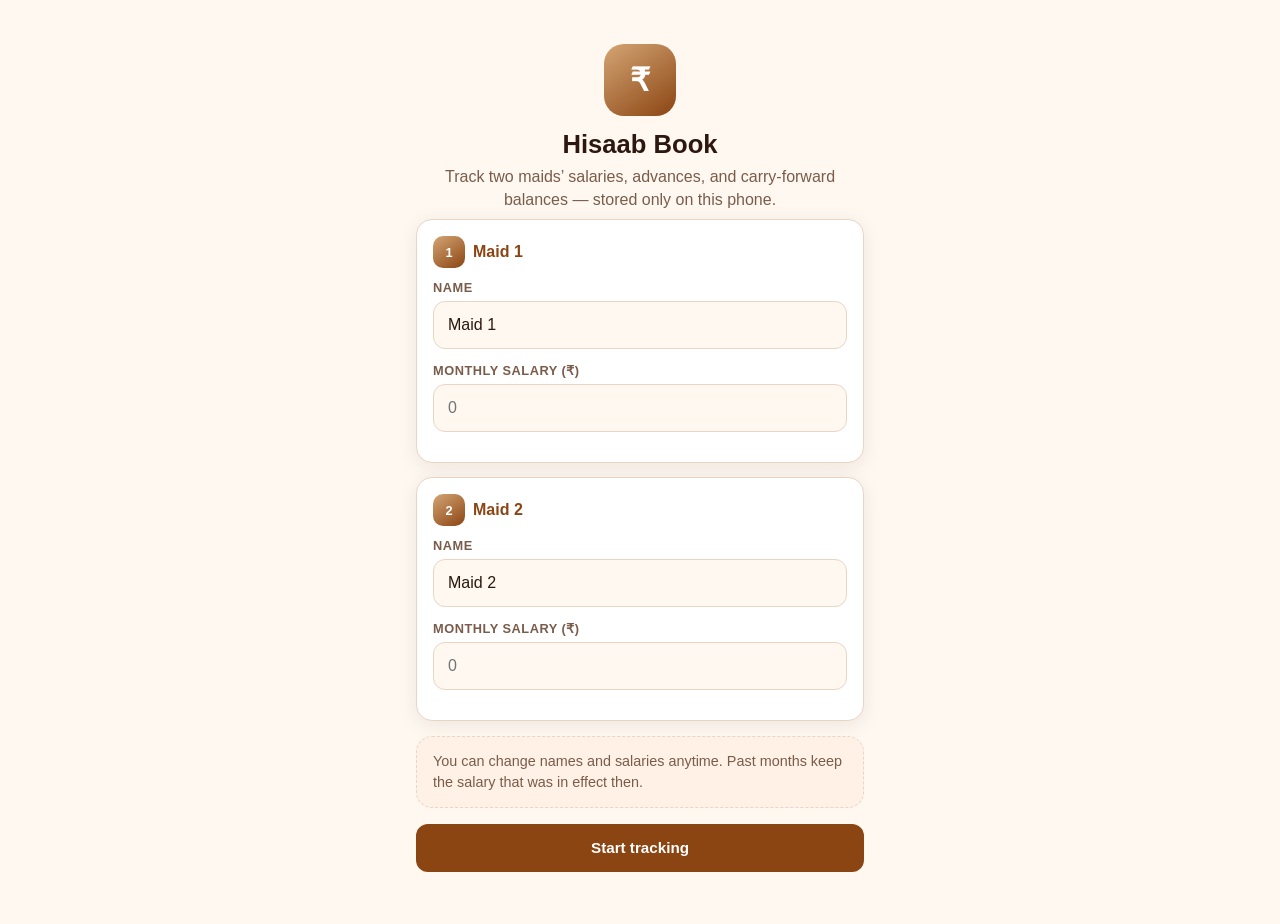
==== index.html @ 20488354 "Hisaab Book iPhone web preview" ====
<!DOCTYPE html>
<html lang="en">
<head>
  <meta charset="UTF-8" />
  <meta name="viewport" content="width=device-width, initial-scale=1, viewport-fit=cover, maximum-scale=1" />
  <meta name="apple-mobile-web-app-capable" content="yes" />
  <meta name="apple-mobile-web-app-status-bar-style" content="black-translucent" />
  <meta name="theme-color" content="#8B4513" />
  <title>Hisaab Book</title>
  <link rel="stylesheet" href="styles.css" />
  <link rel="manifest" href="manifest.json" />
  <link rel="icon" href="data:image/svg+xml,%3Csvg xmlns='http://www.w3.org/2000/svg' viewBox='0 0 100 100'%3E%3Crect rx='20' width='100' height='100' fill='%238B4513'/%3E%3Ctext x='50' y='68' font-size='52' text-anchor='middle' fill='white'%3E₹%3C/text%3E%3C/svg%3E" />
</head>
<body>
  <div id="app"></div>
  <script src="app.js"></script>
</body>
</html>
---- styles.css ----
:root {
  --bg: #FFF8F0;
  --surface: #FFFFFF;
  --surface-2: #FFF1E6;
  --primary: #8B4513;
  --primary-dark: #6B3410;
  --primary-soft: #D4A574;
  --accent: #C45C26;
  --text: #2C1810;
  --text-muted: #7A5C4A;
  --border: #E8D5C4;
  --positive: #1B7A4E;
  --positive-bg: #E8F6EE;
  --negative: #B42318;
  --negative-bg: #FCEBEA;
  --shadow: 0 4px 20px rgba(44, 24, 16, 0.08);
  --radius: 16px;
  --safe-top: env(safe-area-inset-top, 0px);
  --safe-bottom: env(safe-area-inset-bottom, 0px);
  --font: -apple-system, BlinkMacSystemFont, "Segoe UI", Roboto, "Helvetica Neue", Arial, sans-serif;
}

* { box-sizing: border-box; -webkit-tap-highlight-color: transparent; }
html, body { margin: 0; padding: 0; min-height: 100%; background: var(--bg); color: var(--text); font-family: var(--font); }
body { padding-bottom: calc(24px + var(--safe-bottom)); }
button, input, textarea, select { font: inherit; color: inherit; }
button { cursor: pointer; border: none; background: none; }
a { color: var(--primary); }

#app { max-width: 480px; margin: 0 auto; min-height: 100vh; }

/* Top bar */
.topbar {
  position: sticky; top: 0; z-index: 20;
  background: rgba(255,248,240,0.92); backdrop-filter: blur(12px);
  -webkit-backdrop-filter: blur(12px);
  padding: calc(12px + var(--safe-top)) 16px 12px;
  border-bottom: 1px solid var(--border);
  display: flex; align-items: center; gap: 8px;
}
.topbar h1 { flex: 1; margin: 0; font-size: 1.25rem; font-weight: 700; letter-spacing: -0.02em; }
.topbar .sub { display: block; font-size: 0.75rem; color: var(--text-muted); font-weight: 500; margin-top: 2px; }
.icon-btn {
  width: 44px; height: 44px; border-radius: 12px;
  display: grid; place-items: center; color: var(--primary);
  background: var(--surface); border: 1px solid var(--border);
  font-size: 1.25rem; flex-shrink: 0;
}
.icon-btn:active { transform: scale(0.96); background: var(--surface-2); }

.page { padding: 16px; animation: fadeIn 0.2s ease; }
@keyframes fadeIn { from { opacity: 0; transform: translateY(6px); } to { opacity: 1; transform: none; } }

.hint {
  background: var(--surface-2); border: 1px dashed var(--border);
  border-radius: var(--radius); padding: 14px 16px;
  color: var(--text-muted); font-size: 0.9rem; line-height: 1.45; margin-bottom: 16px;
}

/* Maid cards on home */
.maid-card {
  background: var(--surface); border-radius: var(--radius);
  box-shadow: var(--shadow); border: 1px solid var(--border);
  padding: 18px; margin-bottom: 14px; text-align: left; width: 100%;
  transition: transform 0.12s ease;
}
.maid-card:active { transform: scale(0.985); }
.maid-card .name-row { display: flex; align-items: center; gap: 10px; margin-bottom: 10px; }
.maid-avatar {
  width: 48px; height: 48px; border-radius: 14px;
  background: linear-gradient(145deg, var(--primary-soft), var(--primary));
  color: #fff; font-weight: 700; font-size: 1.15rem;
  display: grid; place-items: center; flex-shrink: 0;
}
.maid-card .name { font-size: 1.35rem; font-weight: 800; letter-spacing: -0.02em; margin: 0; line-height: 1.2; }
.maid-card .meta { font-size: 0.8rem; color: var(--text-muted); margin-top: 2px; }
.balance-row { display: flex; justify-content: space-between; align-items: flex-end; gap: 12px; margin-top: 8px; }
.balance-label { font-size: 0.75rem; text-transform: uppercase; letter-spacing: 0.06em; color: var(--text-muted); font-weight: 600; }
.balance-amt { font-size: 1.6rem; font-weight: 800; letter-spacing: -0.03em; font-variant-numeric: tabular-nums; }
.balance-amt.pos { color: var(--positive); }
.balance-amt.neg { color: var(--negative); }
.balance-amt.zero { color: var(--text-muted); }

.chip {
  display: inline-flex; align-items: center; gap: 4px;
  padding: 4px 10px; border-radius: 999px; font-size: 0.75rem; font-weight: 600;
  background: var(--surface-2); color: var(--text-muted); border: 1px solid var(--border);
}
.chip.warn { background: var(--negative-bg); color: var(--negative); border-color: #f0c0bc; }
.chip.ok { background: var(--positive-bg); color: var(--positive); border-color: #b8e0c8; }

.btn-row { display: flex; gap: 10px; margin-top: 14px; flex-wrap: wrap; }
.btn {
  flex: 1; min-height: 48px; min-width: 120px; padding: 12px 16px;
  border-radius: 12px; font-weight: 700; font-size: 0.95rem;
  display: inline-flex; align-items: center; justify-content: center; gap: 6px;
}
.btn-primary { background: var(--primary); color: #fff; }
.btn-primary:active { background: var(--primary-dark); }
.btn-secondary { background: var(--surface); color: var(--primary); border: 1.5px solid var(--border); }
.btn-secondary:active { background: var(--surface-2); }
.btn-danger { background: var(--negative-bg); color: var(--negative); border: 1.5px solid #f0c0bc; }
.btn-block { width: 100%; flex: none; }
.btn:disabled { opacity: 0.5; }

/* Detail summary */
.summary-grid {
  display: grid; grid-template-columns: 1fr 1fr; gap: 10px; margin-bottom: 16px;
}
.stat {
  background: var(--surface); border: 1px solid var(--border); border-radius: 14px;
  padding: 14px; box-shadow: var(--shadow);
}
.stat.wide { grid-column: 1 / -1; }
.stat .label { font-size: 0.72rem; text-transform: uppercase; letter-spacing: 0.05em; color: var(--text-muted); font-weight: 600; }
.stat .value { font-size: 1.2rem; font-weight: 800; margin-top: 4px; font-variant-numeric: tabular-nums; }
.stat .value.big { font-size: 1.75rem; }
.stat .value.pos { color: var(--positive); }
.stat .value.neg { color: var(--negative); }

.section-title {
  display: flex; align-items: center; justify-content: space-between;
  margin: 8px 0 10px; font-size: 0.95rem; font-weight: 700;
}
.month-picker {
  display: flex; align-items: center; gap: 8px;
  background: var(--surface); border: 1px solid var(--border);
  border-radius: 12px; padding: 4px; margin-bottom: 14px;
}
.month-picker .label {
  flex: 1; text-align: center; font-weight: 700; font-size: 0.95rem;
}
.month-picker .icon-btn { width: 40px; height: 40px; border: none; background: transparent; }

.list { display: flex; flex-direction: column; gap: 8px; }
.entry {
  background: var(--surface); border: 1px solid var(--border); border-radius: 14px;
  padding: 14px; display: flex; gap: 12px; align-items: flex-start;
  box-shadow: var(--shadow); text-align: left; width: 100%;
}
.entry:active { background: var(--surface-2); }
.entry .amt { font-weight: 800; font-size: 1.05rem; color: var(--accent); white-space: nowrap; font-variant-numeric: tabular-nums; }
.entry .date { font-size: 0.8rem; color: var(--text-muted); font-weight: 600; }
.entry .note { font-size: 0.9rem; margin-top: 2px; color: var(--text); }
.entry .grow { flex: 1; min-width: 0; }
.empty {
  text-align: center; padding: 36px 20px; color: var(--text-muted);
  background: var(--surface); border-radius: var(--radius); border: 1px dashed var(--border);
}
.empty .emoji { font-size: 2rem; margin-bottom: 8px; }
.empty p { margin: 0 0 4px; line-height: 1.45; }

/* Forms / sheets */
.overlay {
  position: fixed; inset: 0; background: rgba(44,24,16,0.45); z-index: 50;
  display: flex; align-items: flex-end; justify-content: center;
  animation: fadeIn 0.15s ease;
}
.sheet {
  background: var(--surface); width: 100%; max-width: 480px;
  border-radius: 20px 20px 0 0; padding: 12px 20px calc(20px + var(--safe-bottom));
  max-height: 92vh; overflow-y: auto; animation: slideUp 0.22s ease;
}
@keyframes slideUp { from { transform: translateY(40%); } to { transform: none; } }
.sheet-handle { width: 40px; height: 4px; background: var(--border); border-radius: 4px; margin: 4px auto 14px; }
.sheet h2 { margin: 0 0 4px; font-size: 1.2rem; }
.sheet .sheet-sub { color: var(--text-muted); font-size: 0.85rem; margin-bottom: 16px; }
.field { margin-bottom: 14px; }
.field label { display: block; font-size: 0.8rem; font-weight: 700; color: var(--text-muted); margin-bottom: 6px; text-transform: uppercase; letter-spacing: 0.04em; }
.field input, .field textarea, .field select {
  width: 100%; min-height: 48px; padding: 12px 14px;
  border: 1.5px solid var(--border); border-radius: 12px;
  background: var(--bg); outline: none;
}
.field input:focus, .field textarea:focus, .field select:focus {
  border-color: var(--primary); background: #fff; box-shadow: 0 0 0 3px rgba(139,69,19,0.15);
}
.field textarea { min-height: 88px; resize: vertical; }
.field .error { color: var(--negative); font-size: 0.8rem; margin-top: 4px; }
.dialog {
  background: var(--surface); width: calc(100% - 32px); max-width: 360px;
  border-radius: 18px; padding: 22px; margin: auto; box-shadow: var(--shadow);
  animation: fadeIn 0.15s ease;
}
.dialog h3 { margin: 0 0 8px; font-size: 1.15rem; }
.dialog p { margin: 0 0 18px; color: var(--text-muted); line-height: 1.45; }
.overlay.center { align-items: center; }

.setup-hero {
  text-align: center; padding: 28px 8px 8px;
}
.setup-hero .logo {
  width: 72px; height: 72px; border-radius: 20px; margin: 0 auto 14px;
  background: linear-gradient(145deg, var(--primary-soft), var(--primary));
  color: #fff; font-size: 2rem; font-weight: 800; display: grid; place-items: center;
}
.setup-hero h1 { margin: 0 0 6px; font-size: 1.6rem; }
.setup-hero p { margin: 0; color: var(--text-muted); line-height: 1.45; }

.maid-block {
  background: var(--surface); border: 1px solid var(--border); border-radius: var(--radius);
  padding: 16px; margin-bottom: 14px; box-shadow: var(--shadow);
}
.maid-block h3 {
  margin: 0 0 12px; font-size: 1rem; color: var(--primary);
  display: flex; align-items: center; gap: 8px;
}

.toast {
  position: fixed; left: 50%; bottom: calc(24px + var(--safe-bottom));
  transform: translateX(-50%); background: var(--text); color: #fff;
  padding: 12px 18px; border-radius: 999px; font-size: 0.9rem; font-weight: 600;
  z-index: 100; box-shadow: var(--shadow); animation: fadeIn 0.2s ease;
  max-width: calc(100% - 32px); text-align: center;
}

.name-banner {
  background: linear-gradient(135deg, var(--primary), var(--accent));
  color: #fff; border-radius: var(--radius); padding: 20px 18px;
  margin-bottom: 16px; box-shadow: var(--shadow);
}
.name-banner .label { font-size: 0.75rem; opacity: 0.85; text-transform: uppercase; letter-spacing: 0.08em; font-weight: 600; }
.name-banner .maid-name { font-size: 1.75rem; font-weight: 800; margin: 4px 0 0; letter-spacing: -0.02em; line-height: 1.15; }
.name-banner .actions { margin-top: 12px; display: flex; gap: 8px; flex-wrap: wrap; }
.name-banner .ghost {
  background: rgba(255,255,255,0.18); color: #fff; border: 1px solid rgba(255,255,255,0.35);
  border-radius: 10px; padding: 8px 12px; font-weight: 700; font-size: 0.85rem; min-height: 40px;
}

.fab-spacer { height: 72px; }
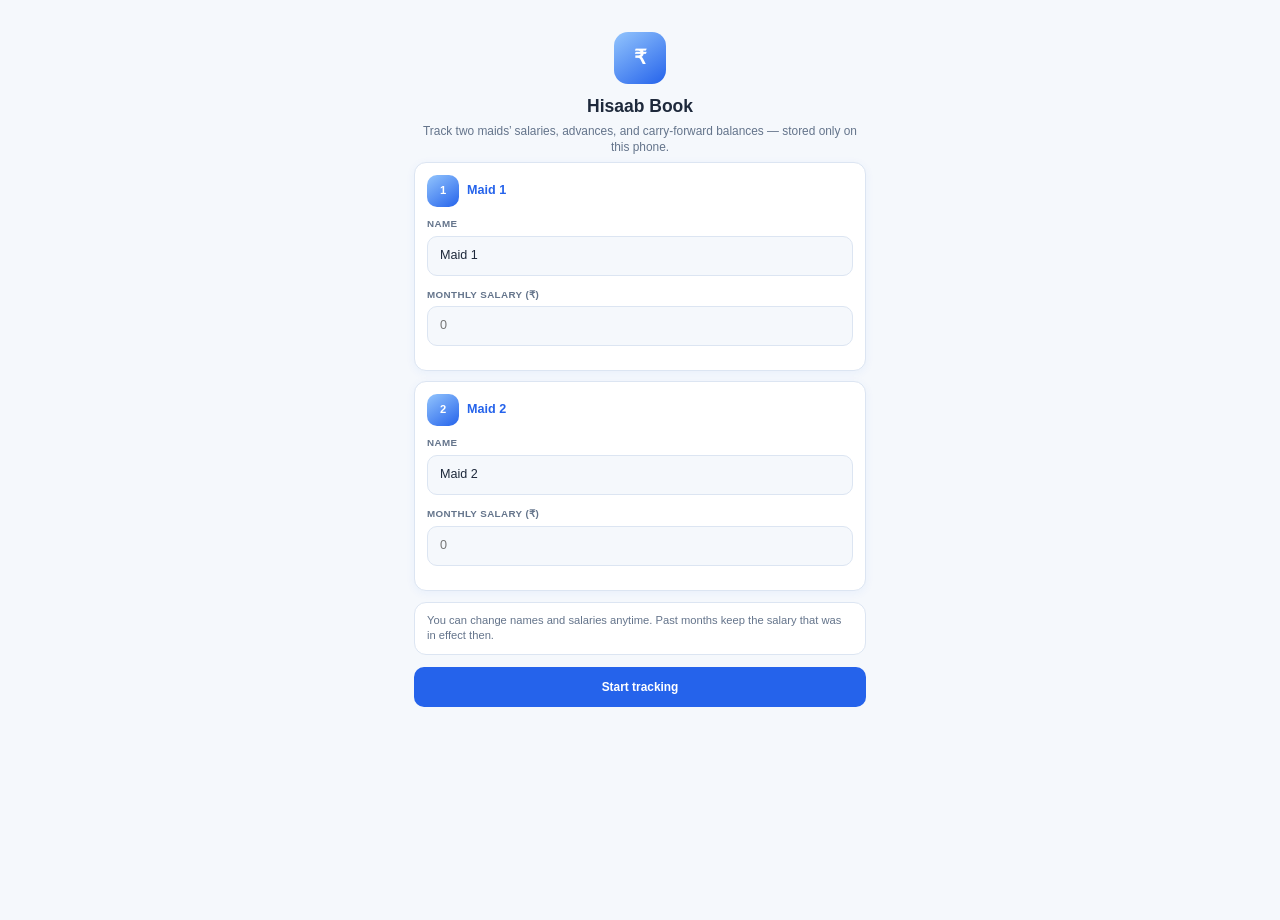
==== commit 10bab217: "Blue-white theme, smaller type, fix phantom overdue opening" ====
--- a/index.html
+++ b/index.html
@@ -5,11 +5,11 @@
   <meta name="viewport" content="width=device-width, initial-scale=1, viewport-fit=cover, maximum-scale=1" />
   <meta name="apple-mobile-web-app-capable" content="yes" />
   <meta name="apple-mobile-web-app-status-bar-style" content="black-translucent" />
-  <meta name="theme-color" content="#8B4513" />
+  <meta name="theme-color" content="#2563EB" />
   <title>Hisaab Book</title>
   <link rel="stylesheet" href="styles.css" />
   <link rel="manifest" href="manifest.json" />
-  <link rel="icon" href="data:image/svg+xml,%3Csvg xmlns='http://www.w3.org/2000/svg' viewBox='0 0 100 100'%3E%3Crect rx='20' width='100' height='100' fill='%238B4513'/%3E%3Ctext x='50' y='68' font-size='52' text-anchor='middle' fill='white'%3E₹%3C/text%3E%3C/svg%3E" />
+  <link rel="icon" href="data:image/svg+xml,%3Csvg xmlns='http://www.w3.org/2000/svg' viewBox='0 0 100 100'%3E%3Crect rx='20' width='100' height='100' fill='%232563EB'/%3E%3Ctext x='50' y='68' font-size='52' text-anchor='middle' fill='white'%3E₹%3C/text%3E%3C/svg%3E" />
 </head>
 <body>
   <div id="app"></div>
--- a/styles.css
+++ b/styles.css
@@ -1,230 +1,228 @@
 :root {
-  --bg: #FFF8F0;
+  --bg: #F5F8FC;
   --surface: #FFFFFF;
-  --surface-2: #FFF1E6;
-  --primary: #8B4513;
-  --primary-dark: #6B3410;
-  --primary-soft: #D4A574;
-  --accent: #C45C26;
-  --text: #2C1810;
-  --text-muted: #7A5C4A;
-  --border: #E8D5C4;
-  --positive: #1B7A4E;
-  --positive-bg: #E8F6EE;
-  --negative: #B42318;
-  --negative-bg: #FCEBEA;
-  --shadow: 0 4px 20px rgba(44, 24, 16, 0.08);
-  --radius: 16px;
+  --surface-2: #EEF3FA;
+  --primary: #2563EB;
+  --primary-dark: #1D4ED8;
+  --primary-soft: #93C5FD;
+  --accent: #3B82F6;
+  --text: #1E293B;
+  --text-muted: #64748B;
+  --border: #DCE5F2;
+  --positive: #0F766E;
+  --positive-bg: #ECFDF5;
+  --negative: #B91C1C;
+  --negative-bg: #FEF2F2;
+  --shadow: 0 2px 10px rgba(37, 99, 235, 0.06);
+  --radius: 12px;
   --safe-top: env(safe-area-inset-top, 0px);
   --safe-bottom: env(safe-area-inset-bottom, 0px);
   --font: -apple-system, BlinkMacSystemFont, "Segoe UI", Roboto, "Helvetica Neue", Arial, sans-serif;
 }
 
 * { box-sizing: border-box; -webkit-tap-highlight-color: transparent; }
-html, body { margin: 0; padding: 0; min-height: 100%; background: var(--bg); color: var(--text); font-family: var(--font); }
-body { padding-bottom: calc(24px + var(--safe-bottom)); }
+html, body {
+  margin: 0; padding: 0; min-height: 100%;
+  background: var(--bg); color: var(--text); font-family: var(--font);
+  font-size: 14px; line-height: 1.4;
+}
+body { padding-bottom: calc(20px + var(--safe-bottom)); }
 button, input, textarea, select { font: inherit; color: inherit; }
 button { cursor: pointer; border: none; background: none; }
 a { color: var(--primary); }
 
 #app { max-width: 480px; margin: 0 auto; min-height: 100vh; }
 
-/* Top bar */
 .topbar {
   position: sticky; top: 0; z-index: 20;
-  background: rgba(255,248,240,0.92); backdrop-filter: blur(12px);
+  background: rgba(245, 248, 252, 0.94); backdrop-filter: blur(12px);
   -webkit-backdrop-filter: blur(12px);
-  padding: calc(12px + var(--safe-top)) 16px 12px;
+  padding: calc(10px + var(--safe-top)) 14px 10px;
   border-bottom: 1px solid var(--border);
   display: flex; align-items: center; gap: 8px;
 }
-.topbar h1 { flex: 1; margin: 0; font-size: 1.25rem; font-weight: 700; letter-spacing: -0.02em; }
-.topbar .sub { display: block; font-size: 0.75rem; color: var(--text-muted); font-weight: 500; margin-top: 2px; }
+.topbar h1 { flex: 1; margin: 0; font-size: 1.05rem; font-weight: 650; letter-spacing: -0.01em; }
+.topbar .sub { display: block; font-size: 0.68rem; color: var(--text-muted); font-weight: 500; margin-top: 1px; }
 .icon-btn {
-  width: 44px; height: 44px; border-radius: 12px;
+  width: 36px; height: 36px; border-radius: 10px;
   display: grid; place-items: center; color: var(--primary);
   background: var(--surface); border: 1px solid var(--border);
-  font-size: 1.25rem; flex-shrink: 0;
+  font-size: 1rem; flex-shrink: 0;
 }
 .icon-btn:active { transform: scale(0.96); background: var(--surface-2); }
 
-.page { padding: 16px; animation: fadeIn 0.2s ease; }
-@keyframes fadeIn { from { opacity: 0; transform: translateY(6px); } to { opacity: 1; transform: none; } }
+.page { padding: 12px 14px; animation: fadeIn 0.2s ease; }
+@keyframes fadeIn { from { opacity: 0; transform: translateY(4px); } to { opacity: 1; transform: none; } }
 
 .hint {
-  background: var(--surface-2); border: 1px dashed var(--border);
-  border-radius: var(--radius); padding: 14px 16px;
-  color: var(--text-muted); font-size: 0.9rem; line-height: 1.45; margin-bottom: 16px;
-}
-
-/* Maid cards on home */
+  background: var(--surface); border: 1px solid var(--border);
+  border-radius: var(--radius); padding: 10px 12px;
+  color: var(--text-muted); font-size: 0.8rem; line-height: 1.4; margin-bottom: 12px;
+}
+
 .maid-card {
   background: var(--surface); border-radius: var(--radius);
   box-shadow: var(--shadow); border: 1px solid var(--border);
-  padding: 18px; margin-bottom: 14px; text-align: left; width: 100%;
+  padding: 12px; margin-bottom: 10px; text-align: left; width: 100%;
   transition: transform 0.12s ease;
 }
-.maid-card:active { transform: scale(0.985); }
-.maid-card .name-row { display: flex; align-items: center; gap: 10px; margin-bottom: 10px; }
+.maid-card:active { transform: scale(0.99); }
+.maid-card .name-row { display: flex; align-items: center; gap: 10px; margin-bottom: 8px; }
 .maid-avatar {
-  width: 48px; height: 48px; border-radius: 14px;
+  width: 36px; height: 36px; border-radius: 10px;
   background: linear-gradient(145deg, var(--primary-soft), var(--primary));
-  color: #fff; font-weight: 700; font-size: 1.15rem;
+  color: #fff; font-weight: 650; font-size: 0.85rem;
   display: grid; place-items: center; flex-shrink: 0;
 }
-.maid-card .name { font-size: 1.35rem; font-weight: 800; letter-spacing: -0.02em; margin: 0; line-height: 1.2; }
-.maid-card .meta { font-size: 0.8rem; color: var(--text-muted); margin-top: 2px; }
-.balance-row { display: flex; justify-content: space-between; align-items: flex-end; gap: 12px; margin-top: 8px; }
-.balance-label { font-size: 0.75rem; text-transform: uppercase; letter-spacing: 0.06em; color: var(--text-muted); font-weight: 600; }
-.balance-amt { font-size: 1.6rem; font-weight: 800; letter-spacing: -0.03em; font-variant-numeric: tabular-nums; }
+.maid-card .name { font-size: 1rem; font-weight: 650; letter-spacing: -0.01em; margin: 0; line-height: 1.25; }
+.maid-card .meta { font-size: 0.72rem; color: var(--text-muted); margin-top: 2px; }
+.balance-row { display: flex; justify-content: space-between; align-items: flex-end; gap: 10px; margin-top: 6px; }
+.balance-label { font-size: 0.65rem; text-transform: uppercase; letter-spacing: 0.05em; color: var(--text-muted); font-weight: 600; }
+.balance-amt { font-size: 1.2rem; font-weight: 700; letter-spacing: -0.02em; font-variant-numeric: tabular-nums; }
 .balance-amt.pos { color: var(--positive); }
 .balance-amt.neg { color: var(--negative); }
 .balance-amt.zero { color: var(--text-muted); }
 
 .chip {
   display: inline-flex; align-items: center; gap: 4px;
-  padding: 4px 10px; border-radius: 999px; font-size: 0.75rem; font-weight: 600;
+  padding: 3px 8px; border-radius: 999px; font-size: 0.68rem; font-weight: 600;
   background: var(--surface-2); color: var(--text-muted); border: 1px solid var(--border);
 }
-.chip.warn { background: var(--negative-bg); color: var(--negative); border-color: #f0c0bc; }
-.chip.ok { background: var(--positive-bg); color: var(--positive); border-color: #b8e0c8; }
-
-.btn-row { display: flex; gap: 10px; margin-top: 14px; flex-wrap: wrap; }
+.chip.warn { background: var(--negative-bg); color: var(--negative); border-color: #fecaca; }
+.chip.ok { background: var(--positive-bg); color: var(--positive); border-color: #a7f3d0; }
+
+.btn-row { display: flex; gap: 8px; margin-top: 10px; flex-wrap: wrap; }
 .btn {
-  flex: 1; min-height: 48px; min-width: 120px; padding: 12px 16px;
-  border-radius: 12px; font-weight: 700; font-size: 0.95rem;
+  flex: 1; min-height: 40px; min-width: 100px; padding: 8px 12px;
+  border-radius: 10px; font-weight: 600; font-size: 0.85rem;
   display: inline-flex; align-items: center; justify-content: center; gap: 6px;
 }
 .btn-primary { background: var(--primary); color: #fff; }
 .btn-primary:active { background: var(--primary-dark); }
-.btn-secondary { background: var(--surface); color: var(--primary); border: 1.5px solid var(--border); }
+.btn-secondary { background: var(--surface); color: var(--primary); border: 1px solid var(--border); }
 .btn-secondary:active { background: var(--surface-2); }
-.btn-danger { background: var(--negative-bg); color: var(--negative); border: 1.5px solid #f0c0bc; }
+.btn-danger { background: var(--negative-bg); color: var(--negative); border: 1px solid #fecaca; }
 .btn-block { width: 100%; flex: none; }
 .btn:disabled { opacity: 0.5; }
 
-/* Detail summary */
 .summary-grid {
-  display: grid; grid-template-columns: 1fr 1fr; gap: 10px; margin-bottom: 16px;
+  display: grid; grid-template-columns: 1fr 1fr; gap: 8px; margin-bottom: 12px;
 }
 .stat {
-  background: var(--surface); border: 1px solid var(--border); border-radius: 14px;
-  padding: 14px; box-shadow: var(--shadow);
+  background: var(--surface); border: 1px solid var(--border); border-radius: 10px;
+  padding: 10px; box-shadow: var(--shadow);
 }
 .stat.wide { grid-column: 1 / -1; }
-.stat .label { font-size: 0.72rem; text-transform: uppercase; letter-spacing: 0.05em; color: var(--text-muted); font-weight: 600; }
-.stat .value { font-size: 1.2rem; font-weight: 800; margin-top: 4px; font-variant-numeric: tabular-nums; }
-.stat .value.big { font-size: 1.75rem; }
+.stat .label { font-size: 0.65rem; text-transform: uppercase; letter-spacing: 0.04em; color: var(--text-muted); font-weight: 600; }
+.stat .value { font-size: 0.95rem; font-weight: 700; margin-top: 3px; font-variant-numeric: tabular-nums; }
+.stat .value.big { font-size: 1.25rem; }
 .stat .value.pos { color: var(--positive); }
 .stat .value.neg { color: var(--negative); }
 
 .section-title {
   display: flex; align-items: center; justify-content: space-between;
-  margin: 8px 0 10px; font-size: 0.95rem; font-weight: 700;
+  margin: 6px 0 8px; font-size: 0.85rem; font-weight: 650;
 }
 .month-picker {
-  display: flex; align-items: center; gap: 8px;
+  display: flex; align-items: center; gap: 6px;
   background: var(--surface); border: 1px solid var(--border);
-  border-radius: 12px; padding: 4px; margin-bottom: 14px;
+  border-radius: 10px; padding: 2px; margin-bottom: 10px;
 }
 .month-picker .label {
-  flex: 1; text-align: center; font-weight: 700; font-size: 0.95rem;
-}
-.month-picker .icon-btn { width: 40px; height: 40px; border: none; background: transparent; }
-
-.list { display: flex; flex-direction: column; gap: 8px; }
+  flex: 1; text-align: center; font-weight: 600; font-size: 0.82rem;
+}
+.month-picker .icon-btn { width: 34px; height: 34px; border: none; background: transparent; }
+
+.list { display: flex; flex-direction: column; gap: 6px; }
 .entry {
-  background: var(--surface); border: 1px solid var(--border); border-radius: 14px;
-  padding: 14px; display: flex; gap: 12px; align-items: flex-start;
+  background: var(--surface); border: 1px solid var(--border); border-radius: 10px;
+  padding: 10px; display: flex; gap: 10px; align-items: flex-start;
   box-shadow: var(--shadow); text-align: left; width: 100%;
 }
 .entry:active { background: var(--surface-2); }
-.entry .amt { font-weight: 800; font-size: 1.05rem; color: var(--accent); white-space: nowrap; font-variant-numeric: tabular-nums; }
-.entry .date { font-size: 0.8rem; color: var(--text-muted); font-weight: 600; }
-.entry .note { font-size: 0.9rem; margin-top: 2px; color: var(--text); }
+.entry .amt { font-weight: 700; font-size: 0.9rem; color: var(--primary); white-space: nowrap; font-variant-numeric: tabular-nums; }
+.entry .date { font-size: 0.72rem; color: var(--text-muted); font-weight: 600; }
+.entry .note { font-size: 0.8rem; margin-top: 2px; color: var(--text); }
 .entry .grow { flex: 1; min-width: 0; }
 .empty {
-  text-align: center; padding: 36px 20px; color: var(--text-muted);
+  text-align: center; padding: 24px 16px; color: var(--text-muted);
   background: var(--surface); border-radius: var(--radius); border: 1px dashed var(--border);
 }
-.empty .emoji { font-size: 2rem; margin-bottom: 8px; }
-.empty p { margin: 0 0 4px; line-height: 1.45; }
-
-/* Forms / sheets */
+.empty .emoji { font-size: 1.4rem; margin-bottom: 6px; }
+.empty p { margin: 0 0 4px; line-height: 1.4; font-size: 0.82rem; }
+
 .overlay {
-  position: fixed; inset: 0; background: rgba(44,24,16,0.45); z-index: 50;
+  position: fixed; inset: 0; background: rgba(15, 23, 42, 0.4); z-index: 50;
   display: flex; align-items: flex-end; justify-content: center;
   animation: fadeIn 0.15s ease;
 }
 .sheet {
   background: var(--surface); width: 100%; max-width: 480px;
-  border-radius: 20px 20px 0 0; padding: 12px 20px calc(20px + var(--safe-bottom));
+  border-radius: 16px 16px 0 0; padding: 10px 16px calc(16px + var(--safe-bottom));
   max-height: 92vh; overflow-y: auto; animation: slideUp 0.22s ease;
 }
 @keyframes slideUp { from { transform: translateY(40%); } to { transform: none; } }
-.sheet-handle { width: 40px; height: 4px; background: var(--border); border-radius: 4px; margin: 4px auto 14px; }
-.sheet h2 { margin: 0 0 4px; font-size: 1.2rem; }
-.sheet .sheet-sub { color: var(--text-muted); font-size: 0.85rem; margin-bottom: 16px; }
-.field { margin-bottom: 14px; }
-.field label { display: block; font-size: 0.8rem; font-weight: 700; color: var(--text-muted); margin-bottom: 6px; text-transform: uppercase; letter-spacing: 0.04em; }
+.sheet-handle { width: 36px; height: 4px; background: var(--border); border-radius: 4px; margin: 4px auto 12px; }
+.sheet h2 { margin: 0 0 4px; font-size: 1.05rem; font-weight: 650; }
+.sheet .sheet-sub { color: var(--text-muted); font-size: 0.78rem; margin-bottom: 12px; }
+.field { margin-bottom: 12px; }
+.field label { display: block; font-size: 0.7rem; font-weight: 650; color: var(--text-muted); margin-bottom: 5px; text-transform: uppercase; letter-spacing: 0.04em; }
 .field input, .field textarea, .field select {
-  width: 100%; min-height: 48px; padding: 12px 14px;
-  border: 1.5px solid var(--border); border-radius: 12px;
-  background: var(--bg); outline: none;
+  width: 100%; min-height: 40px; padding: 8px 12px;
+  border: 1px solid var(--border); border-radius: 10px;
+  background: var(--bg); outline: none; font-size: 0.9rem;
 }
 .field input:focus, .field textarea:focus, .field select:focus {
-  border-color: var(--primary); background: #fff; box-shadow: 0 0 0 3px rgba(139,69,19,0.15);
-}
-.field textarea { min-height: 88px; resize: vertical; }
-.field .error { color: var(--negative); font-size: 0.8rem; margin-top: 4px; }
+  border-color: var(--primary); background: #fff; box-shadow: 0 0 0 3px rgba(37, 99, 235, 0.15);
+}
+.field textarea { min-height: 72px; resize: vertical; }
+.field .error { color: var(--negative); font-size: 0.75rem; margin-top: 4px; }
 .dialog {
   background: var(--surface); width: calc(100% - 32px); max-width: 360px;
-  border-radius: 18px; padding: 22px; margin: auto; box-shadow: var(--shadow);
+  border-radius: 14px; padding: 18px; margin: auto; box-shadow: var(--shadow);
   animation: fadeIn 0.15s ease;
 }
-.dialog h3 { margin: 0 0 8px; font-size: 1.15rem; }
-.dialog p { margin: 0 0 18px; color: var(--text-muted); line-height: 1.45; }
+.dialog h3 { margin: 0 0 6px; font-size: 1rem; }
+.dialog p { margin: 0 0 14px; color: var(--text-muted); line-height: 1.4; font-size: 0.85rem; }
 .overlay.center { align-items: center; }
 
-.setup-hero {
-  text-align: center; padding: 28px 8px 8px;
-}
+.setup-hero { text-align: center; padding: 20px 8px 6px; }
 .setup-hero .logo {
-  width: 72px; height: 72px; border-radius: 20px; margin: 0 auto 14px;
+  width: 52px; height: 52px; border-radius: 14px; margin: 0 auto 10px;
   background: linear-gradient(145deg, var(--primary-soft), var(--primary));
-  color: #fff; font-size: 2rem; font-weight: 800; display: grid; place-items: center;
-}
-.setup-hero h1 { margin: 0 0 6px; font-size: 1.6rem; }
-.setup-hero p { margin: 0; color: var(--text-muted); line-height: 1.45; }
+  color: #fff; font-size: 1.4rem; font-weight: 700; display: grid; place-items: center;
+}
+.setup-hero h1 { margin: 0 0 4px; font-size: 1.25rem; font-weight: 650; }
+.setup-hero p { margin: 0; color: var(--text-muted); line-height: 1.4; font-size: 0.85rem; }
 
 .maid-block {
   background: var(--surface); border: 1px solid var(--border); border-radius: var(--radius);
-  padding: 16px; margin-bottom: 14px; box-shadow: var(--shadow);
+  padding: 12px; margin-bottom: 10px; box-shadow: var(--shadow);
 }
 .maid-block h3 {
-  margin: 0 0 12px; font-size: 1rem; color: var(--primary);
-  display: flex; align-items: center; gap: 8px;
+  margin: 0 0 10px; font-size: 0.9rem; color: var(--primary);
+  display: flex; align-items: center; gap: 8px; font-weight: 650;
 }
 
 .toast {
-  position: fixed; left: 50%; bottom: calc(24px + var(--safe-bottom));
-  transform: translateX(-50%); background: var(--text); color: #fff;
-  padding: 12px 18px; border-radius: 999px; font-size: 0.9rem; font-weight: 600;
+  position: fixed; left: 50%; bottom: calc(20px + var(--safe-bottom));
+  transform: translateX(-50%); background: #1E293B; color: #fff;
+  padding: 10px 14px; border-radius: 999px; font-size: 0.8rem; font-weight: 600;
   z-index: 100; box-shadow: var(--shadow); animation: fadeIn 0.2s ease;
   max-width: calc(100% - 32px); text-align: center;
 }
 
 .name-banner {
-  background: linear-gradient(135deg, var(--primary), var(--accent));
-  color: #fff; border-radius: var(--radius); padding: 20px 18px;
-  margin-bottom: 16px; box-shadow: var(--shadow);
-}
-.name-banner .label { font-size: 0.75rem; opacity: 0.85; text-transform: uppercase; letter-spacing: 0.08em; font-weight: 600; }
-.name-banner .maid-name { font-size: 1.75rem; font-weight: 800; margin: 4px 0 0; letter-spacing: -0.02em; line-height: 1.15; }
-.name-banner .actions { margin-top: 12px; display: flex; gap: 8px; flex-wrap: wrap; }
+  background: linear-gradient(135deg, #2563EB, #3B82F6);
+  color: #fff; border-radius: var(--radius); padding: 14px;
+  margin-bottom: 12px; box-shadow: var(--shadow);
+}
+.name-banner .label { font-size: 0.65rem; opacity: 0.9; text-transform: uppercase; letter-spacing: 0.06em; font-weight: 600; }
+.name-banner .maid-name { font-size: 1.2rem; font-weight: 700; margin: 2px 0 0; letter-spacing: -0.01em; line-height: 1.2; }
+.name-banner .actions { margin-top: 10px; display: flex; gap: 6px; flex-wrap: wrap; }
 .name-banner .ghost {
-  background: rgba(255,255,255,0.18); color: #fff; border: 1px solid rgba(255,255,255,0.35);
-  border-radius: 10px; padding: 8px 12px; font-weight: 700; font-size: 0.85rem; min-height: 40px;
-}
-
-.fab-spacer { height: 72px; }
+  background: rgba(255,255,255,0.16); color: #fff; border: 1px solid rgba(255,255,255,0.35);
+  border-radius: 8px; padding: 6px 10px; font-weight: 600; font-size: 0.75rem; min-height: 32px;
+}
+
+.fab-spacer { height: 56px; }
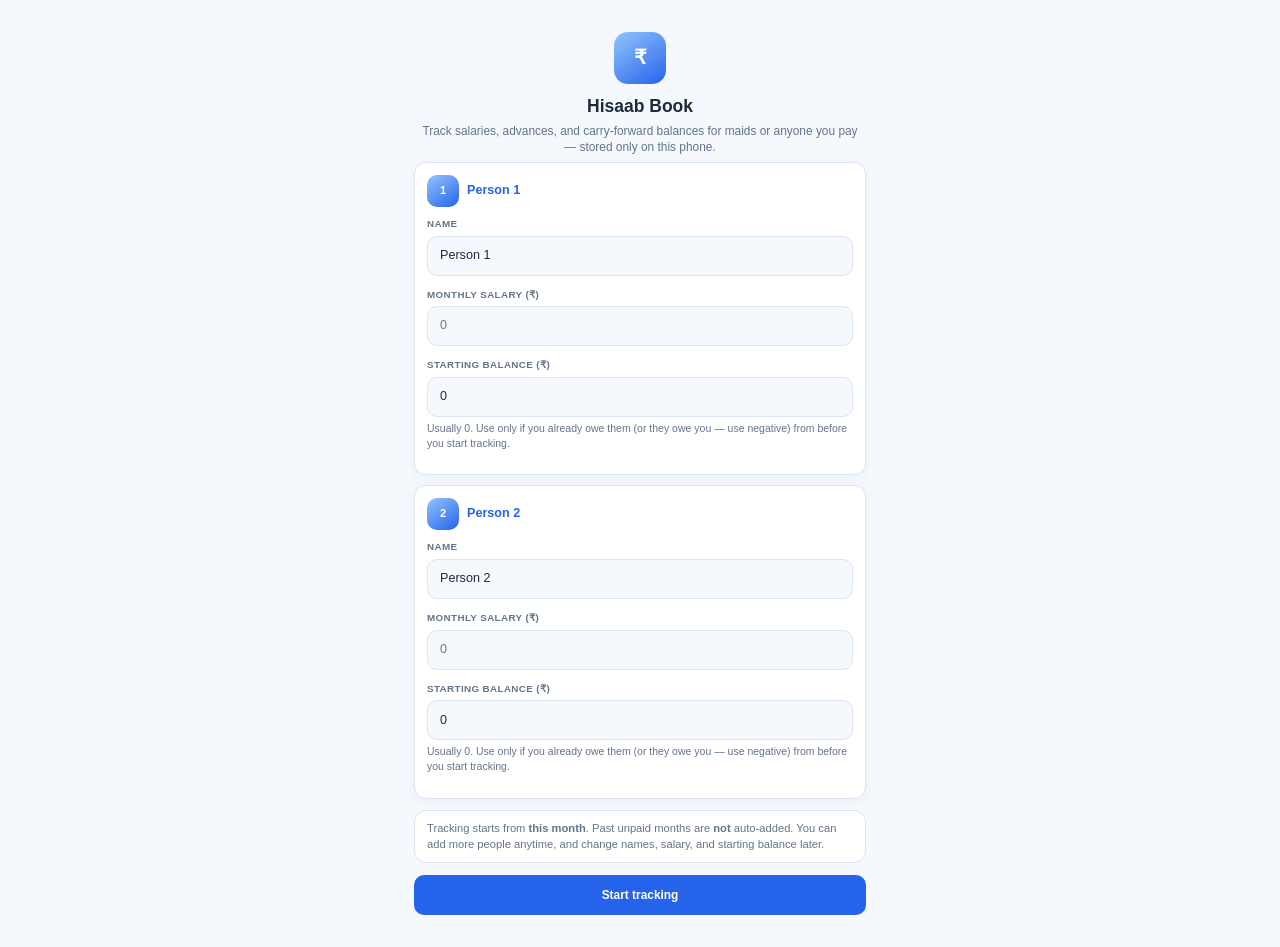
==== commit c48599e9: "Add multi-person ledgers: Add person from home - Home: ＋ Add person sheet (name, salary, starting ba" ====
--- a/index.html
+++ b/index.html
@@ -9,7 +9,7 @@
   <title>Hisaab Book</title>
   <link rel="stylesheet" href="styles.css" />
   <link rel="manifest" href="manifest.json" />
-  <link rel="icon" href="data:image/svg+xml,%3Csvg xmlns='http://www.w3.org/2000/svg' viewBox='0 0 100 100'%3E%3Crect rx='20' width='100' height='100' fill='%232563EB'/%3E%3Ctext x='50' y='68' font-size='52' text-anchor='middle' fill='white'%3E₹%3C/text%3E%3C/svg%3E" />
+  <link rel="icon" href="data:image/svg+xml,%3Csvg xmlns='http://www.w3.org/2000/svg' viewBox='0 0 100 100'%3E%3Crect rx='20' width='100' height='100' fill='%238B4513'/%3E%3Ctext x='50' y='68' font-size='52' text-anchor='middle' fill='white'%3E₹%3C/text%3E%3C/svg%3E" />
 </head>
 <body>
   <div id="app"></div>
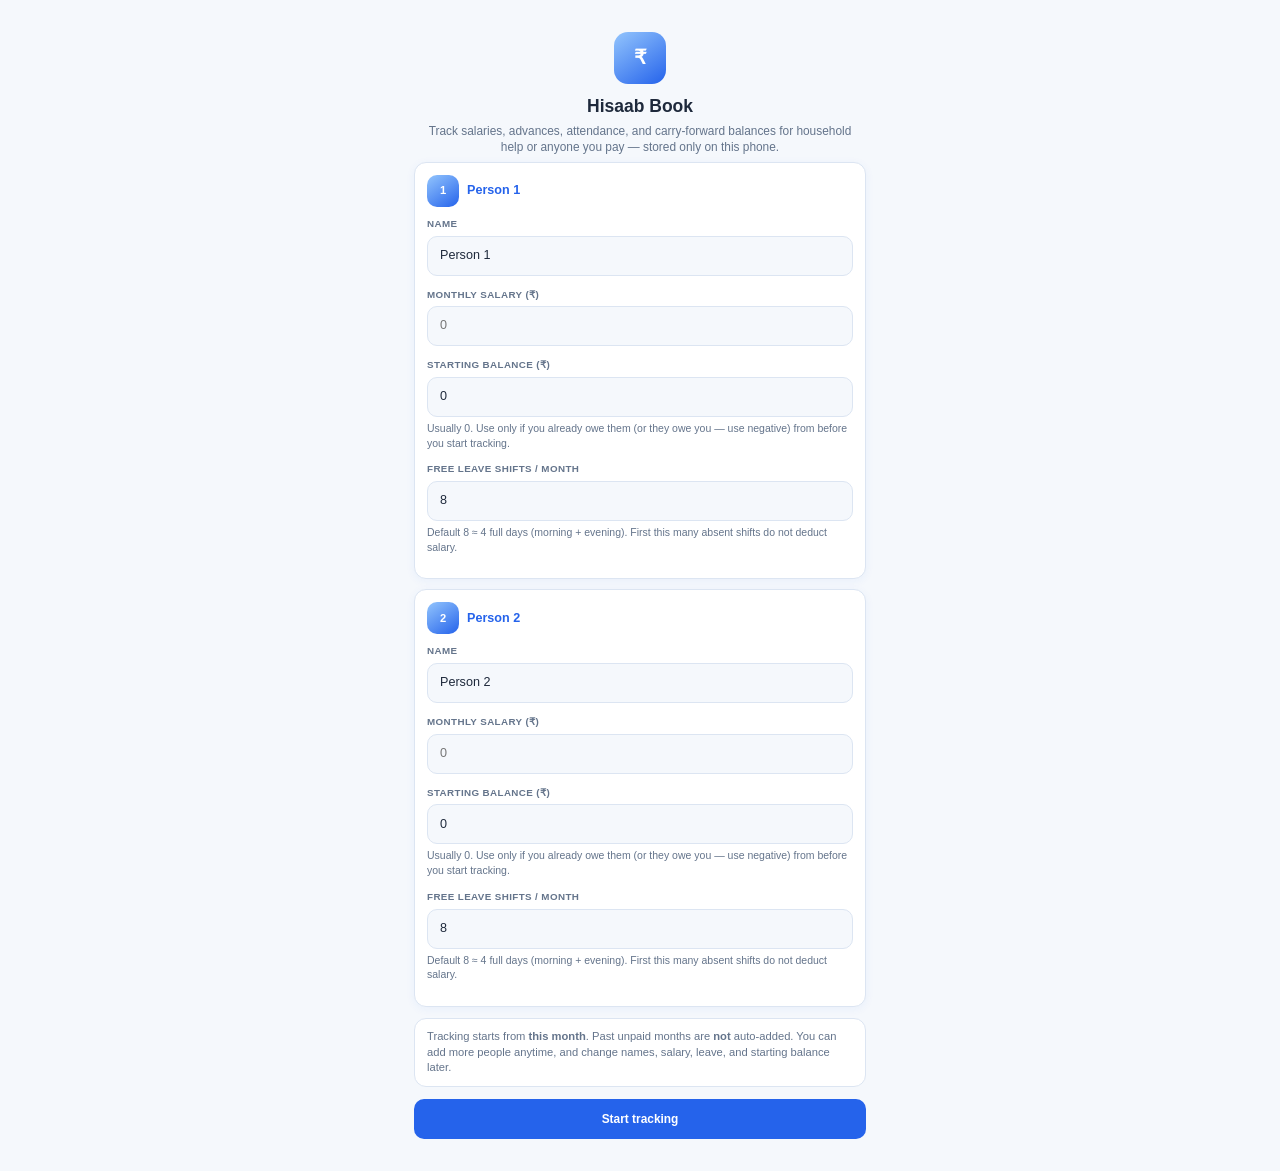
==== commit 3d183c44: "Add attendance: morning/evening shifts, customisable free leave, salary deduction - Per-person absen" ====
--- a/index.html
+++ b/index.html
@@ -7,12 +7,12 @@
   <meta name="apple-mobile-web-app-status-bar-style" content="black-translucent" />
   <meta name="theme-color" content="#2563EB" />
   <title>Hisaab Book</title>
-  <link rel="stylesheet" href="styles.css" />
+  <link rel="stylesheet" href="styles.css?v=3" />
   <link rel="manifest" href="manifest.json" />
-  <link rel="icon" href="data:image/svg+xml,%3Csvg xmlns='http://www.w3.org/2000/svg' viewBox='0 0 100 100'%3E%3Crect rx='20' width='100' height='100' fill='%238B4513'/%3E%3Ctext x='50' y='68' font-size='52' text-anchor='middle' fill='white'%3E₹%3C/text%3E%3C/svg%3E" />
+  <link rel="icon" href="data:image/svg+xml,%3Csvg xmlns='http://www.w3.org/2000/svg' viewBox='0 0 100 100'%3E%3Crect rx='20' width='100' height='100' fill='%232563EB'/%3E%3Ctext x='50' y='68' font-size='52' text-anchor='middle' fill='white'%3E₹%3C/text%3E%3C/svg%3E" />
 </head>
 <body>
   <div id="app"></div>
-  <script src="app.js"></script>
+  <script src="app.js?v=3"></script>
 </body>
 </html>
--- a/styles.css
+++ b/styles.css
@@ -226,3 +226,46 @@
 }
 
 .fab-spacer { height: 56px; }
+
+
+/* Attendance */
+.att-summary {
+  display: flex; flex-wrap: wrap; gap: 6px; margin-bottom: 10px;
+}
+.att-pill {
+  display: inline-flex; align-items: center; gap: 4px;
+  padding: 5px 10px; border-radius: 999px; font-size: 0.72rem; font-weight: 650;
+  background: var(--surface-2); color: var(--text-muted); border: 1px solid var(--border);
+}
+.att-pill.warn { background: var(--negative-bg); color: var(--negative); border-color: #fecaca; }
+.att-pill.ok { background: var(--positive-bg); color: var(--positive); border-color: #a7f3d0; }
+.att-cal {
+  display: flex; flex-direction: column; gap: 6px;
+  background: var(--surface); border: 1px solid var(--border); border-radius: var(--radius);
+  padding: 8px; margin-bottom: 12px; max-height: 320px; overflow-y: auto;
+}
+.att-day {
+  display: grid; grid-template-columns: 72px 1fr 1fr; gap: 6px; align-items: center;
+}
+.att-day .dow {
+  font-size: 0.72rem; font-weight: 650; color: var(--text-muted);
+  line-height: 1.2;
+}
+.att-day .dow .num { display: block; color: var(--text); font-size: 0.85rem; font-weight: 700; }
+.att-shift {
+  min-height: 44px; border-radius: 10px; font-weight: 700; font-size: 0.8rem;
+  border: 1.5px solid var(--border); background: var(--bg); color: var(--text-muted);
+  display: flex; flex-direction: column; align-items: center; justify-content: center;
+  gap: 1px; padding: 6px 4px; transition: background 0.12s, border-color 0.12s, color 0.12s;
+}
+.att-shift .lbl { font-size: 0.65rem; font-weight: 600; text-transform: uppercase; letter-spacing: 0.04em; opacity: 0.85; }
+.att-shift.present { background: #F0F7FF; border-color: #BFDBFE; color: var(--primary); }
+.att-shift.absent {
+  background: var(--negative-bg); border-color: #FECACA; color: var(--negative);
+}
+.att-shift:active { transform: scale(0.97); }
+.att-day.future .att-shift { opacity: 0.55; }
+.home-att {
+  margin-top: 6px; font-size: 0.72rem; color: var(--negative); font-weight: 600;
+}
+.stat .value.deduct { color: var(--negative); }
